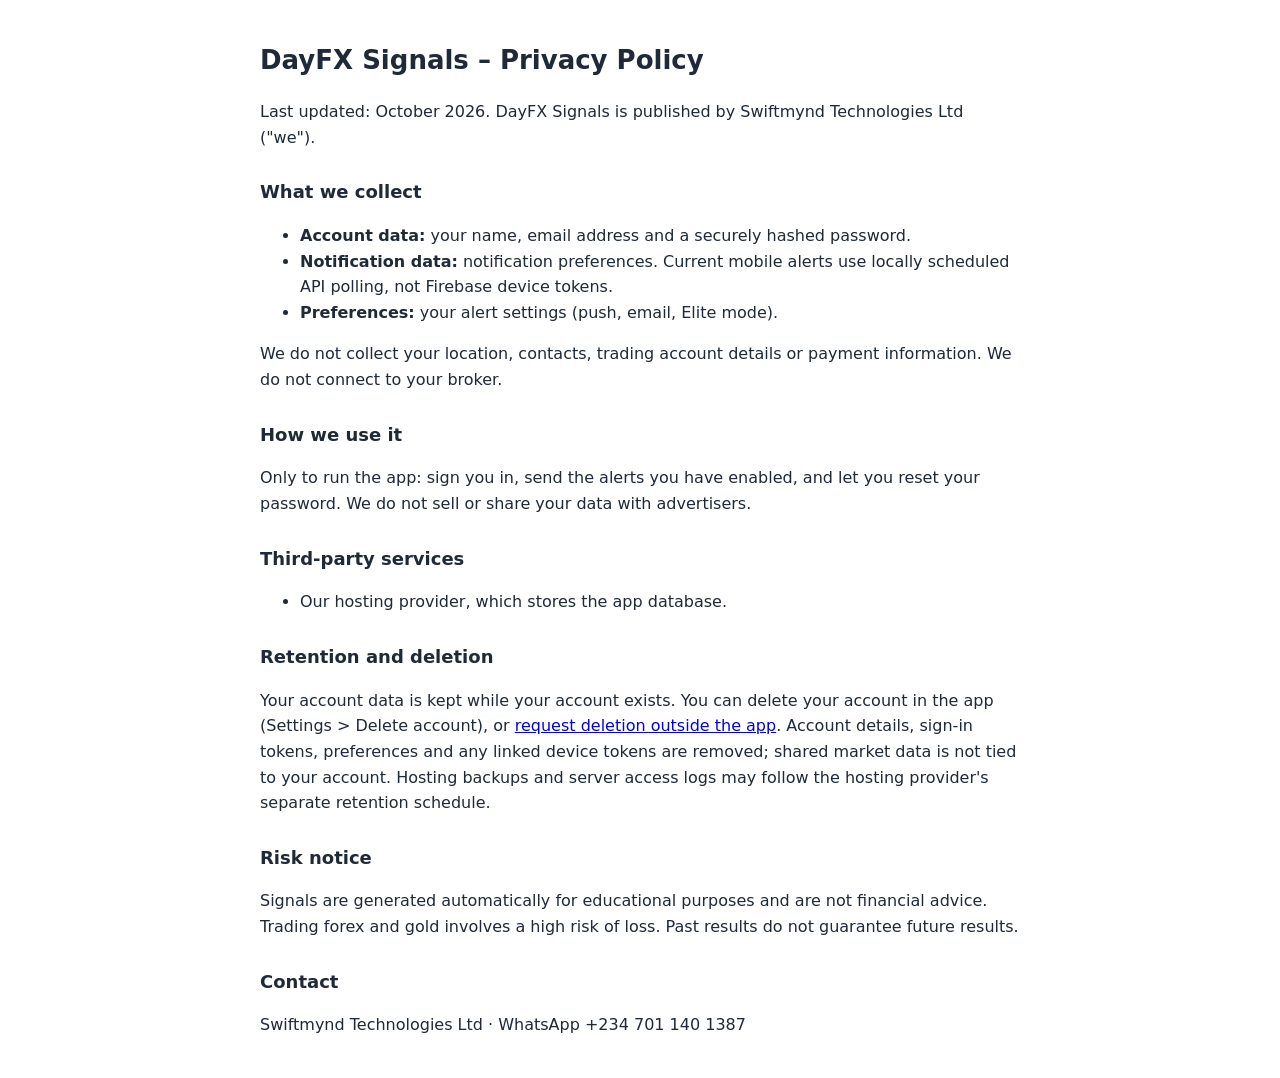
==== backend/privacy.html @ 556c1c9c "first commit" ====
<!doctype html>
<html lang="en"><head><meta charset="utf-8"><meta name="viewport" content="width=device-width,initial-scale=1">
<title>DayFX Signals – Privacy Policy</title>
<style>body{font:16px/1.6 system-ui,Arial;max-width:760px;margin:40px auto;padding:0 20px;color:#1f2937}h1{font-size:26px}h2{font-size:18px;margin-top:28px}</style>
</head><body>
<h1>DayFX Signals – Privacy Policy</h1>
<p>Last updated: October 2026. DayFX Signals is published by Swiftmynd Technologies Ltd ("we").</p>

<h2>What we collect</h2>
<ul>
<li><b>Account data:</b> your name, email address and a securely hashed password.</li>
<li><b>Notification data:</b> notification preferences. Current mobile alerts use locally scheduled API polling, not Firebase device tokens.</li>
<li><b>Preferences:</b> your alert settings (push, email, Elite mode).</li>
</ul>
<p>We do not collect your location, contacts, trading account details or payment information. We do not connect to your broker.</p>

<h2>How we use it</h2>
<p>Only to run the app: sign you in, send the alerts you have enabled, and let you reset your password. We do not sell or share your data with advertisers.</p>

<h2>Third-party services</h2>
<ul>
<li>Our hosting provider, which stores the app database.</li>
</ul>

<h2>Retention and deletion</h2>
<p>Your account data is kept while your account exists. You can delete your account in the app (Settings &gt; Delete account), or <a href="delete-account.html">request deletion outside the app</a>. Account details, sign-in tokens, preferences and any linked device tokens are removed; shared market data is not tied to your account. Hosting backups and server access logs may follow the hosting provider's separate retention schedule.</p>

<h2>Risk notice</h2>
<p>Signals are generated automatically for educational purposes and are not financial advice. Trading forex and gold involves a high risk of loss. Past results do not guarantee future results.</p>

<h2>Contact</h2>
<p>Swiftmynd Technologies Ltd · WhatsApp +234 701 140 1387</p>
</body></html>
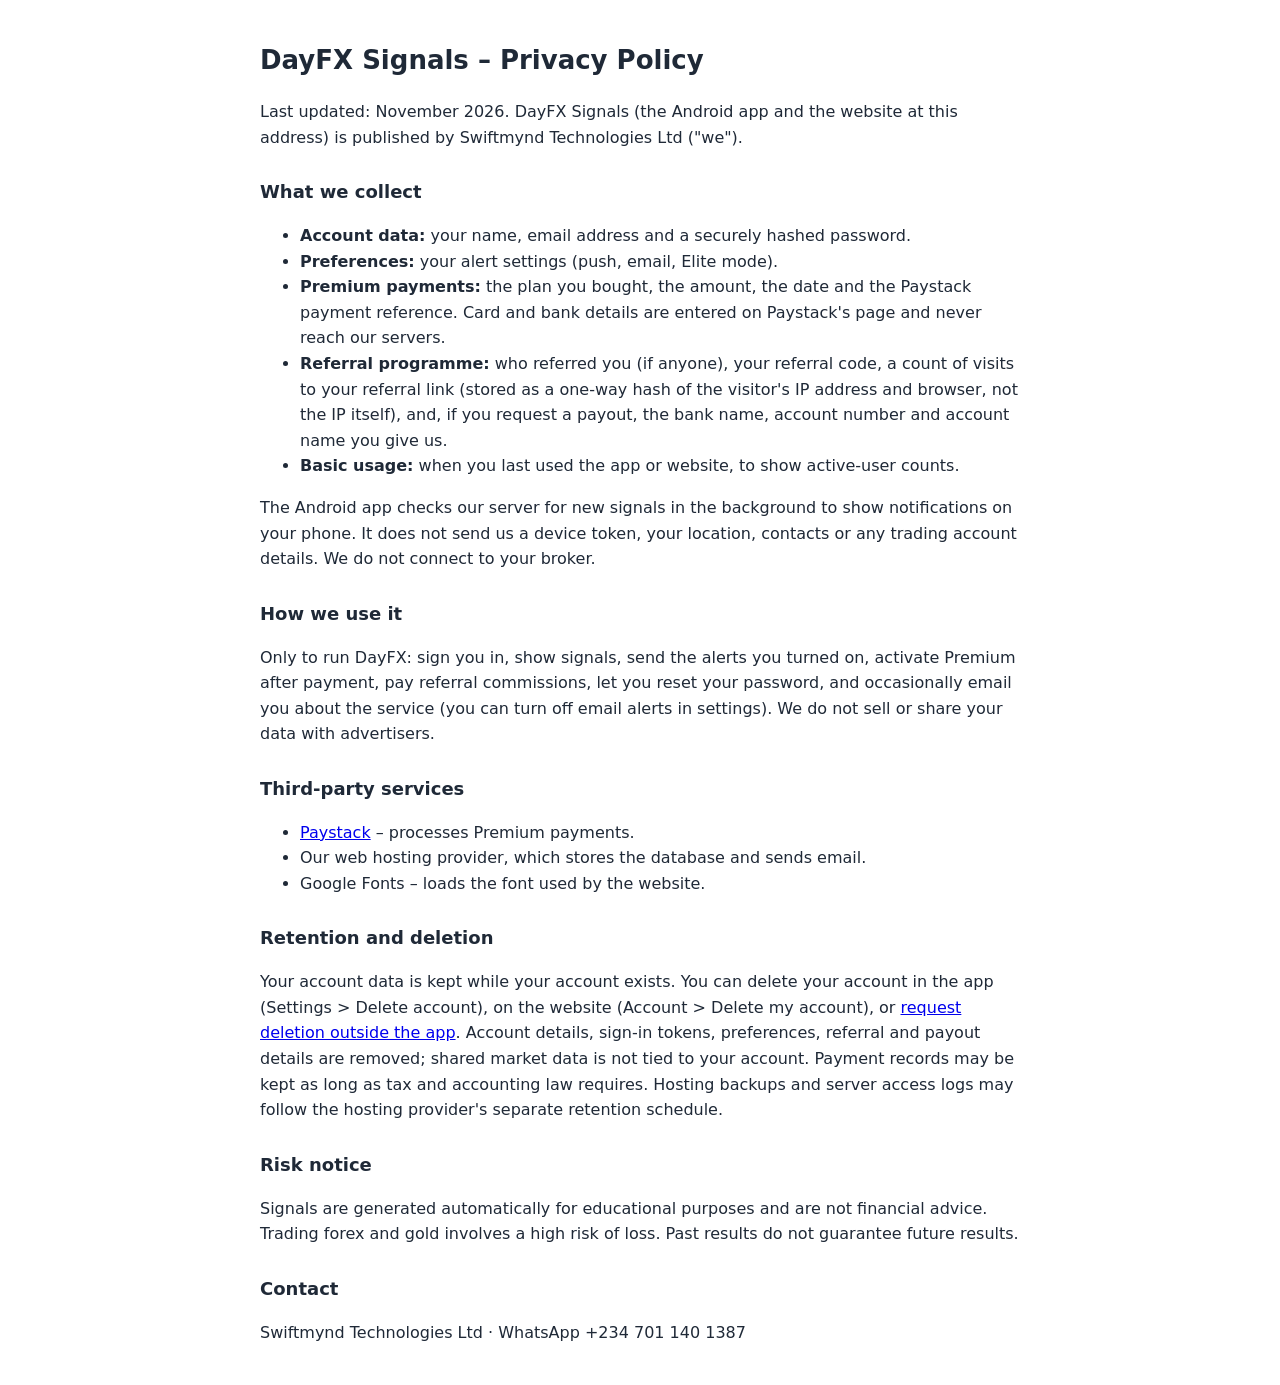
==== commit 14829383: "Add web app, admin panel, Paystack Premium and affiliate system - backend/app: web version of DayFX " ====
--- a/backend/privacy.html
+++ b/backend/privacy.html
@@ -4,26 +4,30 @@
 <style>body{font:16px/1.6 system-ui,Arial;max-width:760px;margin:40px auto;padding:0 20px;color:#1f2937}h1{font-size:26px}h2{font-size:18px;margin-top:28px}</style>
 </head><body>
 <h1>DayFX Signals – Privacy Policy</h1>
-<p>Last updated: October 2026. DayFX Signals is published by Swiftmynd Technologies Ltd ("we").</p>
+<p>Last updated: November 2026. DayFX Signals (the Android app and the website at this address) is published by Swiftmynd Technologies Ltd ("we").</p>
 
 <h2>What we collect</h2>
 <ul>
 <li><b>Account data:</b> your name, email address and a securely hashed password.</li>
-<li><b>Notification data:</b> notification preferences. Current mobile alerts use locally scheduled API polling, not Firebase device tokens.</li>
 <li><b>Preferences:</b> your alert settings (push, email, Elite mode).</li>
+<li><b>Premium payments:</b> the plan you bought, the amount, the date and the Paystack payment reference. Card and bank details are entered on Paystack's page and never reach our servers.</li>
+<li><b>Referral programme:</b> who referred you (if anyone), your referral code, a count of visits to your referral link (stored as a one-way hash of the visitor's IP address and browser, not the IP itself), and, if you request a payout, the bank name, account number and account name you give us.</li>
+<li><b>Basic usage:</b> when you last used the app or website, to show active-user counts.</li>
 </ul>
-<p>We do not collect your location, contacts, trading account details or payment information. We do not connect to your broker.</p>
+<p>The Android app checks our server for new signals in the background to show notifications on your phone. It does not send us a device token, your location, contacts or any trading account details. We do not connect to your broker.</p>
 
 <h2>How we use it</h2>
-<p>Only to run the app: sign you in, send the alerts you have enabled, and let you reset your password. We do not sell or share your data with advertisers.</p>
+<p>Only to run DayFX: sign you in, show signals, send the alerts you turned on, activate Premium after payment, pay referral commissions, let you reset your password, and occasionally email you about the service (you can turn off email alerts in settings). We do not sell or share your data with advertisers.</p>
 
 <h2>Third-party services</h2>
 <ul>
-<li>Our hosting provider, which stores the app database.</li>
+<li><a href="https://paystack.com/privacy">Paystack</a> – processes Premium payments.</li>
+<li>Our web hosting provider, which stores the database and sends email.</li>
+<li>Google Fonts – loads the font used by the website.</li>
 </ul>
 
 <h2>Retention and deletion</h2>
-<p>Your account data is kept while your account exists. You can delete your account in the app (Settings &gt; Delete account), or <a href="delete-account.html">request deletion outside the app</a>. Account details, sign-in tokens, preferences and any linked device tokens are removed; shared market data is not tied to your account. Hosting backups and server access logs may follow the hosting provider's separate retention schedule.</p>
+<p>Your account data is kept while your account exists. You can delete your account in the app (Settings &gt; Delete account), on the website (Account &gt; Delete my account), or <a href="delete-account.html">request deletion outside the app</a>. Account details, sign-in tokens, preferences, referral and payout details are removed; shared market data is not tied to your account. Payment records may be kept as long as tax and accounting law requires. Hosting backups and server access logs may follow the hosting provider's separate retention schedule.</p>
 
 <h2>Risk notice</h2>
 <p>Signals are generated automatically for educational purposes and are not financial advice. Trading forex and gold involves a high risk of loss. Past results do not guarantee future results.</p>
